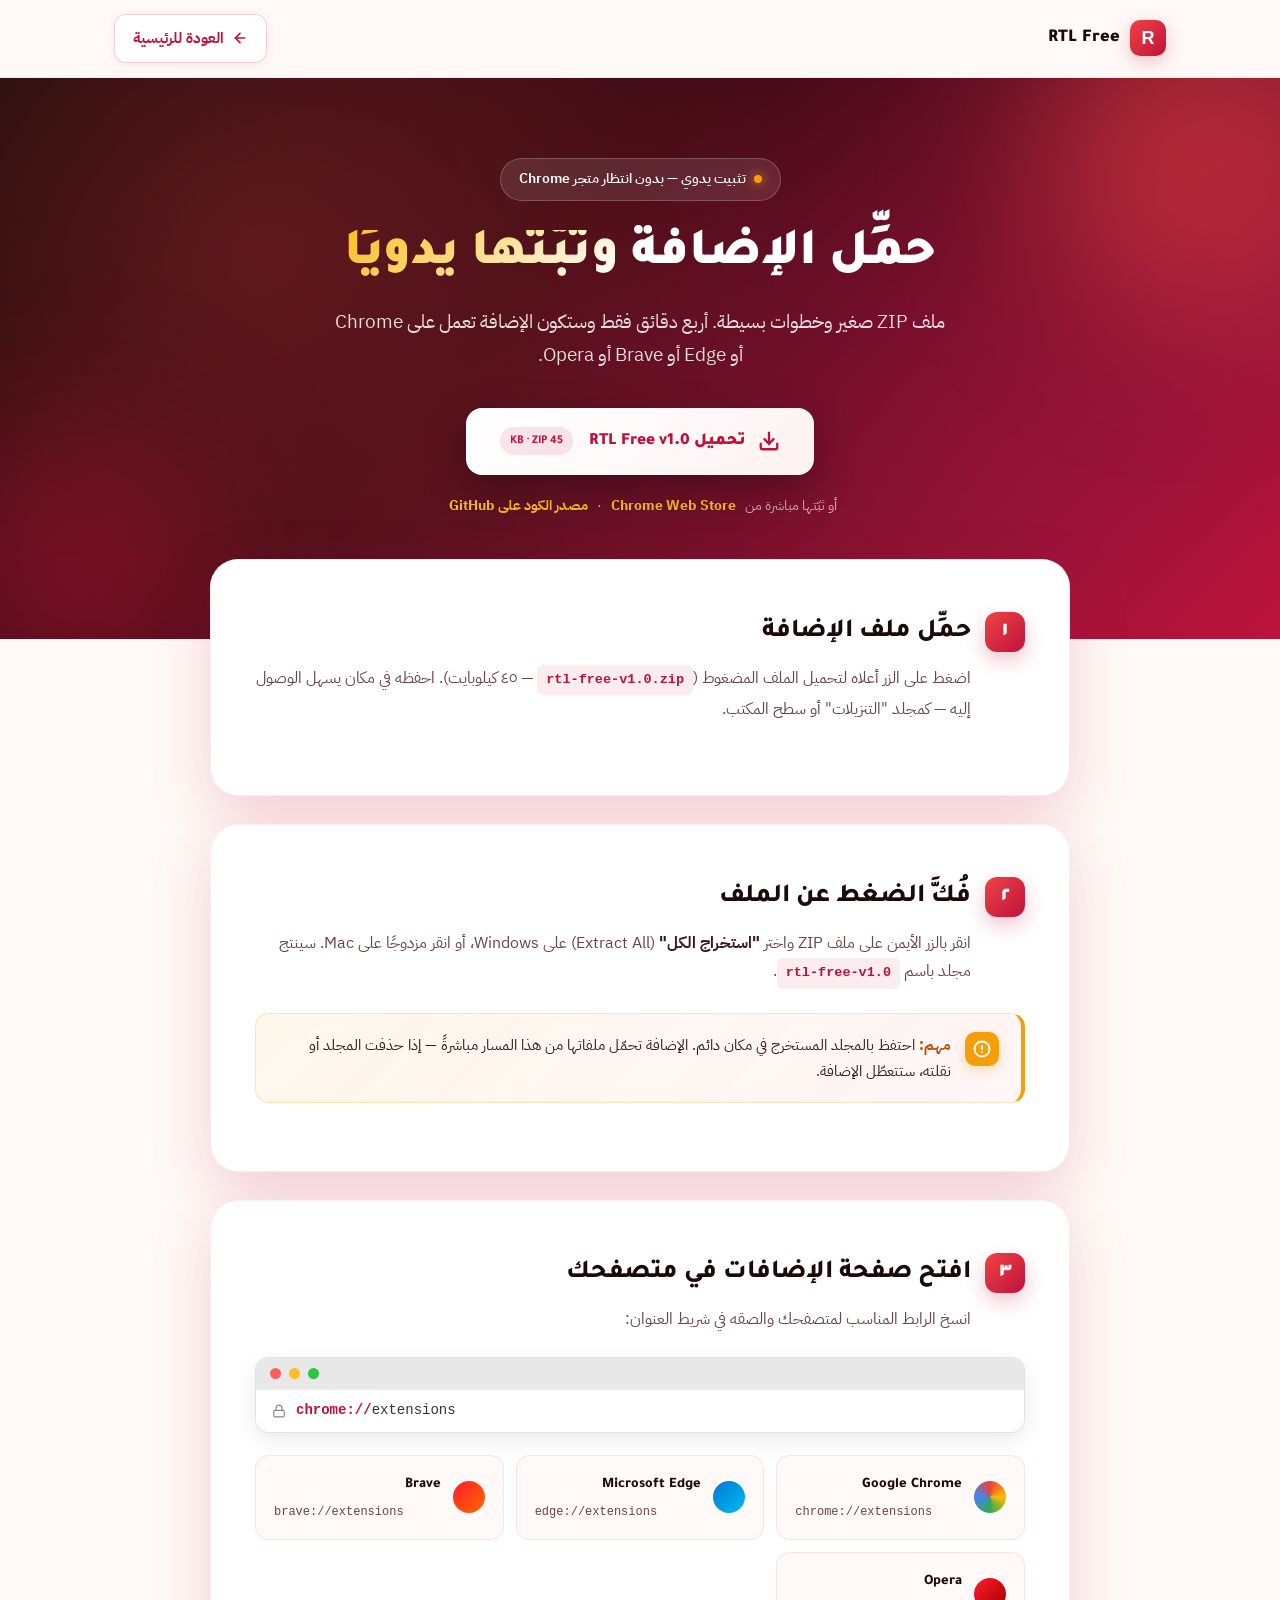
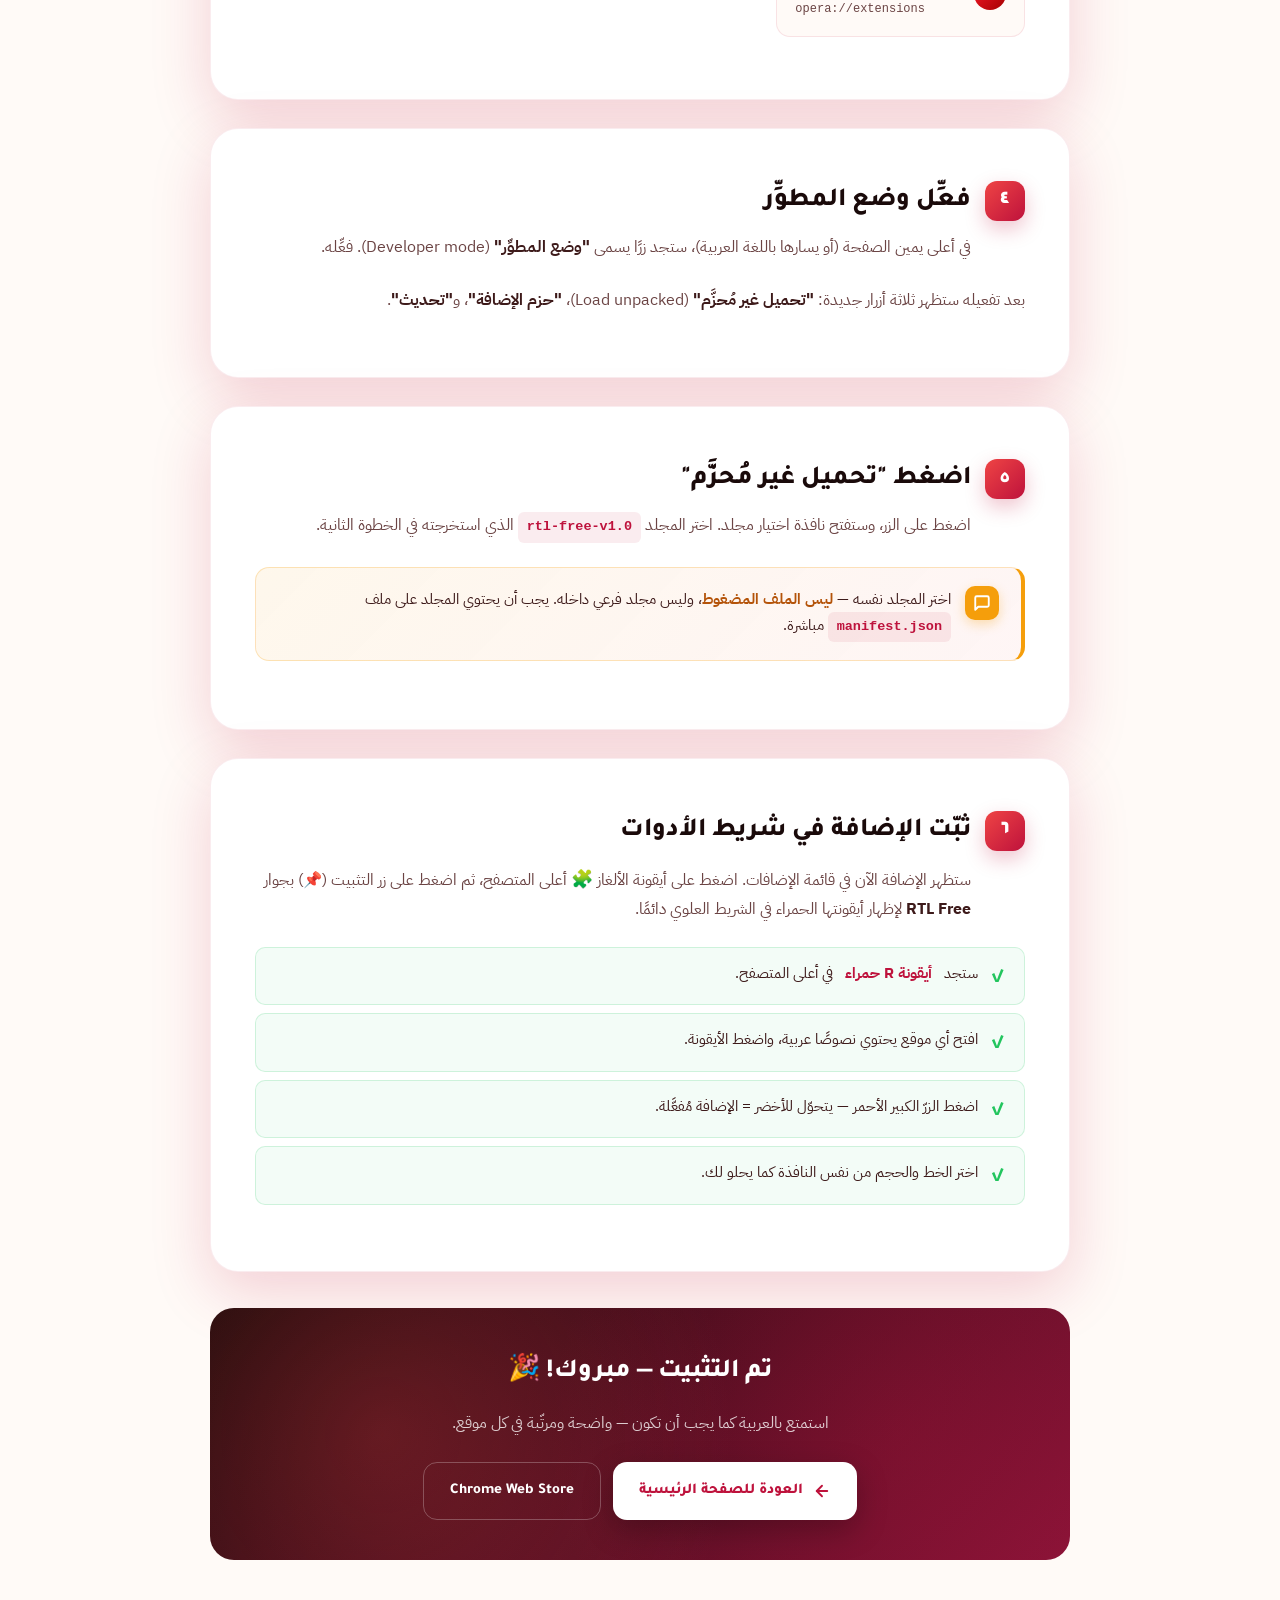
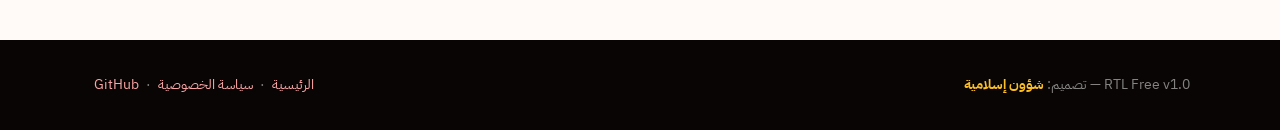
==== install.html @ f75e5889 "Add install page, download zip, and enhance landing page - Add install.html — step-by-step manual in" ====
<!DOCTYPE html>
<html lang="ar" dir="rtl">
<head>
  <meta charset="UTF-8">
  <meta name="viewport" content="width=device-width, initial-scale=1.0">
  <title>تثبيت الإضافة يدويًا — RTL Free</title>
  <meta name="description" content="دليل تثبيت إضافة RTL Free يدويًا على Chrome و Edge و Brave و Opera و Firefox — خطوات مصوّرة بسيطة.">
  <meta name="theme-color" content="#be123c">
  <link rel="icon" type="image/png" href="website/icon.png">
  <link rel="preconnect" href="https://fonts.googleapis.com">
  <link rel="preconnect" href="https://fonts.gstatic.com" crossorigin>
  <link href="https://fonts.googleapis.com/css2?family=IBM+Plex+Sans+Arabic:wght@300;400;500;600;700&family=Tajawal:wght@400;500;700;800;900&display=swap" rel="stylesheet">
  <style>
    *, *::before, *::after { margin: 0; padding: 0; box-sizing: border-box; }

    :root {
      --red: #ef4444;
      --red-2: #dc2626;
      --red-dark: #be123c;
      --red-deeper: #881337;
      --rose-softer: #fff1f2;
      --ink: #1a0a0a;
      --ink-soft: #3d1a1a;
      --ink-muted: #6b4444;
      --ink-dim: #94787a;
      --cream: #fffaf7;
      --cream-2: #fef2f2;
      --white: #ffffff;
      --green: #22c55e;
      --amber: #f59e0b;
      --font: 'IBM Plex Sans Arabic', 'Tajawal', 'Segoe UI', Tahoma, sans-serif;
      --font-display: 'Tajawal', 'IBM Plex Sans Arabic', sans-serif;
      --font-mono: 'Consolas', 'Monaco', 'Courier New', monospace;
      --shadow-sm: 0 2px 8px rgba(190, 18, 60, 0.08);
      --shadow: 0 8px 28px rgba(190, 18, 60, 0.12);
      --shadow-lg: 0 20px 60px rgba(190, 18, 60, 0.18);
    }

    html { scroll-behavior: smooth; }
    body {
      font-family: var(--font);
      background: var(--cream);
      color: var(--ink);
      line-height: 1.85;
      direction: rtl;
      -webkit-font-smoothing: antialiased;
      -moz-osx-font-smoothing: grayscale;
      overflow-x: hidden;
    }
    ::selection { background: var(--red); color: white; }

    /* ============ شريط تنقّل ============ */
    .navbar {
      position: sticky;
      top: 0;
      z-index: 100;
      background: rgba(255, 250, 247, 0.85);
      backdrop-filter: saturate(180%) blur(14px);
      -webkit-backdrop-filter: saturate(180%) blur(14px);
      border-bottom: 1px solid rgba(190, 18, 60, 0.08);
    }
    .navbar-inner {
      max-width: 1100px;
      margin: 0 auto;
      padding: 14px 24px;
      display: flex;
      align-items: center;
      justify-content: space-between;
      gap: 16px;
    }
    .nav-brand {
      display: flex;
      align-items: center;
      gap: 10px;
      text-decoration: none;
      color: var(--ink);
      font-family: var(--font-display);
      font-weight: 900;
      font-size: 18px;
    }
    .nav-brand-logo {
      width: 36px;
      height: 36px;
      background: linear-gradient(135deg, var(--red), var(--red-dark));
      border-radius: 10px;
      display: flex;
      align-items: center;
      justify-content: center;
      color: white;
      font-family: Arial, sans-serif;
      font-weight: 900;
      font-size: 18px;
      box-shadow: 0 6px 18px rgba(190, 18, 60, 0.25);
    }
    .btn-back {
      display: inline-flex;
      align-items: center;
      gap: 8px;
      padding: 10px 18px;
      border-radius: 12px;
      background: var(--white);
      color: var(--red-dark);
      border: 1.5px solid rgba(190, 18, 60, 0.2);
      text-decoration: none;
      font-weight: 700;
      font-size: 14.5px;
      transition: all 0.25s ease;
      box-shadow: var(--shadow-sm);
    }
    .btn-back:hover {
      background: linear-gradient(135deg, var(--red), var(--red-dark));
      color: white;
      border-color: transparent;
      transform: translateX(4px);
    }
    .btn-back svg { transition: transform 0.25s ease; }
    .btn-back:hover svg { transform: translateX(-3px); }

    /* ============ الهيرو ============ */
    .hero {
      position: relative;
      background: linear-gradient(135deg, #1a0a0a 0%, #3d0a14 40%, var(--red-deeper) 80%, var(--red-dark) 100%);
      color: var(--white);
      padding: 80px 20px 120px;
      overflow: hidden;
      text-align: center;
    }
    .hero::before {
      content: '';
      position: absolute;
      inset: 0;
      background-image:
        radial-gradient(circle at 20% 30%, rgba(239, 68, 68, 0.25) 0%, transparent 50%),
        radial-gradient(circle at 80% 70%, rgba(190, 18, 60, 0.3) 0%, transparent 50%);
      pointer-events: none;
    }
    .orb {
      position: absolute;
      border-radius: 50%;
      filter: blur(80px);
      opacity: 0.5;
      pointer-events: none;
    }
    .orb-1 {
      width: 320px;
      height: 320px;
      background: var(--red);
      top: -80px;
      right: -80px;
      animation: float 12s ease-in-out infinite;
    }
    .orb-2 {
      width: 260px;
      height: 260px;
      background: var(--red-dark);
      bottom: -60px;
      left: -60px;
      animation: float 14s ease-in-out infinite reverse;
    }
    @keyframes float {
      0%, 100% { transform: translate(0, 0) scale(1); }
      50% { transform: translate(30px, -20px) scale(1.08); }
    }

    .hero-inner {
      position: relative;
      z-index: 2;
      max-width: 820px;
      margin: 0 auto;
    }
    .hero-badge {
      display: inline-flex;
      align-items: center;
      gap: 8px;
      padding: 8px 18px;
      background: rgba(255, 255, 255, 0.1);
      border: 1px solid rgba(255, 255, 255, 0.2);
      border-radius: 999px;
      font-size: 13.5px;
      font-weight: 600;
      margin-bottom: 24px;
    }
    .hero-badge-dot {
      width: 8px;
      height: 8px;
      background: var(--amber);
      border-radius: 50%;
      box-shadow: 0 0 12px var(--amber);
      animation: pulse 2s ease-in-out infinite;
    }
    @keyframes pulse {
      0%, 100% { opacity: 1; transform: scale(1); }
      50% { opacity: 0.6; transform: scale(1.3); }
    }
    .hero h1 {
      font-family: var(--font-display);
      font-size: clamp(34px, 5vw, 52px);
      font-weight: 900;
      line-height: 1.2;
      margin-bottom: 18px;
      letter-spacing: -0.5px;
    }
    .hero h1 span {
      background: linear-gradient(135deg, #fbbf24, #fff);
      -webkit-background-clip: text;
      -webkit-text-fill-color: transparent;
      background-clip: text;
    }
    .hero-sub {
      font-size: clamp(16px, 1.9vw, 19px);
      color: rgba(255, 255, 255, 0.85);
      max-width: 620px;
      margin: 0 auto 36px;
      line-height: 1.75;
    }

    /* زر التحميل الرئيسي */
    .hero-download {
      display: inline-flex;
      align-items: center;
      gap: 12px;
      padding: 18px 34px;
      background: linear-gradient(135deg, #fff, #fef2f2);
      color: var(--red-dark);
      border-radius: 16px;
      text-decoration: none;
      font-family: var(--font-display);
      font-weight: 900;
      font-size: 17px;
      box-shadow: 0 15px 40px rgba(0, 0, 0, 0.3);
      transition: all 0.3s cubic-bezier(.2,.8,.2,1);
      position: relative;
      overflow: hidden;
    }
    .hero-download::before {
      content: '';
      position: absolute;
      inset: 0;
      background: linear-gradient(120deg, transparent 30%, rgba(255, 255, 255, 0.8), transparent 70%);
      transform: translateX(100%);
      transition: transform 0.6s;
    }
    .hero-download:hover {
      transform: translateY(-3px);
      box-shadow: 0 20px 50px rgba(0, 0, 0, 0.4);
    }
    .hero-download:hover::before { transform: translateX(-100%); }
    .hero-download svg { width: 22px; height: 22px; }
    .hero-download .size {
      display: inline-block;
      padding: 3px 10px;
      background: rgba(190, 18, 60, 0.1);
      border-radius: 999px;
      font-size: 12px;
      font-weight: 700;
      color: var(--red-dark);
      margin-right: 4px;
    }

    .hero-alt {
      margin-top: 18px;
      font-size: 14px;
      color: rgba(255, 255, 255, 0.65);
    }
    .hero-alt a {
      color: #fbbf24;
      text-decoration: none;
      font-weight: 700;
      margin: 0 6px;
    }
    .hero-alt a:hover { text-decoration: underline; }

    /* ============ المحتوى ============ */
    .main {
      max-width: 900px;
      margin: -80px auto 0;
      padding: 0 20px 80px;
      position: relative;
      z-index: 3;
    }

    .card {
      background: var(--white);
      border: 1px solid rgba(190, 18, 60, 0.08);
      border-radius: 28px;
      padding: 48px 44px;
      box-shadow: var(--shadow-lg);
      margin-bottom: 28px;
    }

    .card-title {
      font-family: var(--font-display);
      font-size: 26px;
      font-weight: 800;
      color: var(--ink);
      margin-bottom: 8px;
      display: flex;
      align-items: center;
      gap: 14px;
    }
    .card-title-num {
      width: 40px;
      height: 40px;
      background: linear-gradient(135deg, var(--red), var(--red-dark));
      color: white;
      border-radius: 12px;
      display: flex;
      align-items: center;
      justify-content: center;
      font-family: var(--font-display);
      font-weight: 900;
      font-size: 20px;
      box-shadow: 0 8px 20px rgba(190, 18, 60, 0.25);
      flex-shrink: 0;
    }
    .card-subtitle {
      color: var(--ink-muted);
      font-size: 15.5px;
      margin-right: 54px;
      margin-bottom: 24px;
      line-height: 1.8;
    }

    p {
      font-size: 16px;
      color: var(--ink-muted);
      margin-bottom: 14px;
      line-height: 1.9;
    }
    p strong { color: var(--ink-soft); font-weight: 700; }

    code, kbd {
      background: rgba(190, 18, 60, 0.08);
      color: var(--red-dark);
      padding: 3px 9px;
      border-radius: 6px;
      font-size: 13.5px;
      font-family: var(--font-mono);
      direction: ltr;
      display: inline-block;
      font-weight: 700;
    }
    kbd {
      border: 1px solid rgba(190, 18, 60, 0.2);
      box-shadow: 0 2px 0 rgba(190, 18, 60, 0.15);
    }

    /* نافذة مُحاكاة (address bar) */
    .mock-window {
      background: #f5f5f5;
      border-radius: 14px;
      overflow: hidden;
      border: 1px solid rgba(0, 0, 0, 0.08);
      box-shadow: 0 8px 24px rgba(0, 0, 0, 0.08);
      margin: 20px 0 8px;
      direction: ltr;
      text-align: left;
    }
    .mock-tabs {
      background: #e8e8e8;
      padding: 10px 14px;
      display: flex;
      align-items: center;
      gap: 8px;
    }
    .mock-dot {
      width: 11px;
      height: 11px;
      border-radius: 50%;
    }
    .mock-dot.r { background: #ff5f57; }
    .mock-dot.y { background: #febc2e; }
    .mock-dot.g { background: #28c840; }
    .mock-address {
      background: #fff;
      padding: 8px 16px;
      font-family: var(--font-mono);
      font-size: 14px;
      color: #333;
      display: flex;
      align-items: center;
      gap: 10px;
      border-top: 1px solid rgba(0, 0, 0, 0.06);
    }
    .mock-address svg { color: #888; flex-shrink: 0; }
    .mock-address .url { flex: 1; }
    .mock-address .url b { color: var(--red-dark); }

    /* خيارات المتصفحات */
    .browsers {
      display: grid;
      grid-template-columns: repeat(auto-fit, minmax(200px, 1fr));
      gap: 12px;
      margin: 22px 0 14px;
    }
    .browser-card {
      padding: 16px 18px;
      background: var(--cream);
      border: 1px solid rgba(190, 18, 60, 0.1);
      border-radius: 14px;
      display: flex;
      align-items: center;
      gap: 12px;
      transition: all 0.25s ease;
    }
    .browser-card:hover {
      border-color: var(--red-dark);
      background: white;
      transform: translateY(-2px);
      box-shadow: var(--shadow-sm);
    }
    .browser-card-logo {
      width: 32px;
      height: 32px;
      border-radius: 50%;
      flex-shrink: 0;
    }
    .browser-card-info {
      min-width: 0;
      flex: 1;
    }
    .browser-card-name {
      font-family: var(--font-display);
      font-weight: 800;
      font-size: 14.5px;
      color: var(--ink);
      margin-bottom: 2px;
    }
    .browser-card-url {
      font-family: var(--font-mono);
      font-size: 12px;
      color: var(--ink-muted);
      direction: ltr;
    }

    /* قائمة التحقّق */
    .checklist {
      list-style: none;
      margin: 18px 0;
    }
    .checklist li {
      padding: 12px 18px;
      background: rgba(34, 197, 94, 0.05);
      border: 1px solid rgba(34, 197, 94, 0.18);
      border-radius: 10px;
      margin-bottom: 8px;
      display: flex;
      align-items: flex-start;
      gap: 12px;
      font-size: 15px;
      color: var(--ink-soft);
    }
    .checklist li::before {
      content: '✓';
      color: var(--green);
      font-weight: 900;
      font-size: 17px;
      flex-shrink: 0;
      margin-top: 1px;
    }
    .checklist li strong { color: var(--red-dark); }

    /* صندوق تنبيه */
    .note {
      background: linear-gradient(135deg, rgba(245, 158, 11, 0.08), rgba(239, 68, 68, 0.05));
      border: 1px solid rgba(245, 158, 11, 0.25);
      border-right: 4px solid var(--amber);
      border-radius: 14px;
      padding: 18px 22px;
      margin: 20px 0;
      font-size: 15px;
      color: var(--ink-soft);
      line-height: 1.75;
      display: flex;
      gap: 14px;
      align-items: flex-start;
    }
    .note-icon {
      width: 34px;
      height: 34px;
      background: var(--amber);
      color: white;
      border-radius: 10px;
      display: flex;
      align-items: center;
      justify-content: center;
      flex-shrink: 0;
      box-shadow: 0 4px 12px rgba(245, 158, 11, 0.3);
    }
    .note strong { color: #b45309; }

    /* CTA نهائي */
    .return-cta {
      margin-top: 36px;
      padding: 40px 32px;
      background: linear-gradient(135deg, #1a0a0a 0%, var(--red-deeper) 100%);
      border-radius: 24px;
      text-align: center;
      color: white;
      position: relative;
      overflow: hidden;
    }
    .return-cta::before {
      content: '';
      position: absolute;
      inset: 0;
      background:
        radial-gradient(circle at 20% 50%, rgba(239, 68, 68, 0.25) 0%, transparent 50%),
        radial-gradient(circle at 80% 50%, rgba(190, 18, 60, 0.2) 0%, transparent 50%);
      pointer-events: none;
    }
    .return-cta-inner { position: relative; z-index: 2; }
    .return-cta h3 {
      font-family: var(--font-display);
      font-size: 26px;
      font-weight: 800;
      margin-bottom: 12px;
    }
    .return-cta p {
      color: rgba(255, 255, 255, 0.78);
      margin-bottom: 24px;
      font-size: 16px;
    }
    .return-ctas {
      display: flex;
      justify-content: center;
      gap: 12px;
      flex-wrap: wrap;
    }
    .btn-home, .btn-store {
      display: inline-flex;
      align-items: center;
      gap: 10px;
      padding: 14px 26px;
      border-radius: 14px;
      text-decoration: none;
      font-family: var(--font-display);
      font-weight: 800;
      font-size: 15px;
      transition: all 0.25s ease;
    }
    .btn-home {
      background: white;
      color: var(--red-dark);
      box-shadow: 0 10px 30px rgba(0, 0, 0, 0.25);
    }
    .btn-home:hover {
      transform: translateY(-2px);
      box-shadow: 0 14px 36px rgba(0, 0, 0, 0.35);
    }
    .btn-store {
      background: transparent;
      color: white;
      border: 1.5px solid rgba(255, 255, 255, 0.25);
    }
    .btn-store:hover {
      background: rgba(255, 255, 255, 0.1);
      border-color: rgba(255, 255, 255, 0.5);
    }
    .btn-home svg { width: 18px; height: 18px; transition: transform 0.25s ease; }
    .btn-home:hover svg { transform: translateX(-4px); }

    /* Footer */
    footer {
      background: #0a0505;
      color: rgba(255, 255, 255, 0.5);
      padding: 32px 20px;
      text-align: center;
      font-size: 14px;
    }
    .footer-inner {
      max-width: 1100px;
      margin: 0 auto;
      display: flex;
      justify-content: space-between;
      align-items: center;
      flex-wrap: wrap;
      gap: 16px;
    }
    footer a {
      color: #fca5a5;
      text-decoration: none;
      margin: 0 4px;
      transition: color 0.2s;
    }
    footer a:hover { color: var(--red); }
    footer strong { color: #fbbf24; font-weight: 700; }

    @media (max-width: 720px) {
      .card { padding: 32px 22px; border-radius: 20px; }
      .hero { padding: 56px 20px 100px; }
      .main { margin-top: -60px; padding-bottom: 50px; }
      .card-title { font-size: 22px; }
      .card-title-num { width: 34px; height: 34px; font-size: 17px; }
      .card-subtitle { margin-right: 48px; font-size: 14.5px; }
      .hero-download { font-size: 15.5px; padding: 15px 26px; }
      .footer-inner { flex-direction: column; text-align: center; }
    }

    @media (max-width: 480px) {
      .browsers { grid-template-columns: 1fr; }
      .mock-address { font-size: 12.5px; padding: 7px 12px; }
    }
  </style>
</head>
<body>

  <!-- ============ شريط التنقّل ============ -->
  <nav class="navbar">
    <div class="navbar-inner">
      <a href="index.html" class="nav-brand">
        <span class="nav-brand-logo">R</span>
        <span>RTL Free</span>
      </a>
      <a href="index.html" class="btn-back">
        <svg width="16" height="16" viewBox="0 0 24 24" fill="none" stroke="currentColor" stroke-width="2.5" stroke-linecap="round" stroke-linejoin="round">
          <line x1="19" y1="12" x2="5" y2="12"/>
          <polyline points="12 19 5 12 12 5"/>
        </svg>
        العودة للرئيسية
      </a>
    </div>
  </nav>

  <!-- ============ الهيرو ============ -->
  <header class="hero">
    <div class="orb orb-1"></div>
    <div class="orb orb-2"></div>
    <div class="hero-inner">
      <div class="hero-badge">
        <span class="hero-badge-dot"></span>
        تثبيت يدوي — بدون انتظار متجر Chrome
      </div>
      <h1>حمِّل الإضافة <span>وثبّتها يدويًا</span></h1>
      <p class="hero-sub">
        ملف ZIP صغير وخطوات بسيطة. أربع دقائق فقط وستكون الإضافة تعمل
        على Chrome أو Edge أو Brave أو Opera.
      </p>

      <a href="website/download/rtl-free-v1.0.zip" class="hero-download" download>
        <svg viewBox="0 0 24 24" fill="none" stroke="currentColor" stroke-width="2.5" stroke-linecap="round" stroke-linejoin="round">
          <path d="M21 15v4a2 2 0 0 1-2 2H5a2 2 0 0 1-2-2v-4"/>
          <polyline points="7 10 12 15 17 10"/>
          <line x1="12" y1="15" x2="12" y2="3"/>
        </svg>
        تحميل RTL Free v1.0
        <span class="size">45 KB · ZIP</span>
      </a>

      <div class="hero-alt">
        أو ثبّتها مباشرة من
        <a href="https://chromewebstore.google.com/detail/jfkjlncpkhahfdapjgfgcbkbfbcmlaam" target="_blank" rel="noopener">Chrome Web Store</a>
        ·
        <a href="https://github.com/shuounislamiya/rtl-free" target="_blank" rel="noopener">مصدر الكود على GitHub</a>
      </div>
    </div>
  </header>

  <!-- ============ المحتوى ============ -->
  <main class="main">

    <!-- الخطوة 1 -->
    <div class="card">
      <div class="card-title">
        <span class="card-title-num">١</span>
        حمِّل ملف الإضافة
      </div>
      <p class="card-subtitle">
        اضغط على الزر أعلاه لتحميل الملف المضغوط (<code>rtl-free-v1.0.zip</code> — ٤٥ كيلوبايت).
        احفظه في مكان يسهل الوصول إليه — كمجلد "التنزيلات" أو سطح المكتب.
      </p>
    </div>

    <!-- الخطوة 2 -->
    <div class="card">
      <div class="card-title">
        <span class="card-title-num">٢</span>
        فُكَّ الضغط عن الملف
      </div>
      <p class="card-subtitle">
        انقر بالزر الأيمن على ملف ZIP واختر <strong>"استخراج الكل"</strong>
        (Extract All) على Windows، أو انقر مزدوجًا على Mac.
        سينتج مجلد باسم <code>rtl-free-v1.0</code>.
      </p>
      <div class="note">
        <div class="note-icon">
          <svg width="18" height="18" viewBox="0 0 24 24" fill="none" stroke="currentColor" stroke-width="2.5" stroke-linecap="round" stroke-linejoin="round">
            <circle cx="12" cy="12" r="10"/>
            <line x1="12" y1="8" x2="12" y2="12"/>
            <line x1="12" y1="16" x2="12.01" y2="16"/>
          </svg>
        </div>
        <div>
          <strong>مهم:</strong> احتفظ بالمجلد المستخرج في مكان دائم. الإضافة تحمّل ملفاتها
          من هذا المسار مباشرةً — إذا حذفت المجلد أو نقلته، ستتعطّل الإضافة.
        </div>
      </div>
    </div>

    <!-- الخطوة 3 -->
    <div class="card">
      <div class="card-title">
        <span class="card-title-num">٣</span>
        افتح صفحة الإضافات في متصفحك
      </div>
      <p class="card-subtitle">
        انسخ الرابط المناسب لمتصفحك والصقه في شريط العنوان:
      </p>

      <div class="mock-window">
        <div class="mock-tabs">
          <span class="mock-dot r"></span>
          <span class="mock-dot y"></span>
          <span class="mock-dot g"></span>
        </div>
        <div class="mock-address">
          <svg width="14" height="14" viewBox="0 0 24 24" fill="none" stroke="currentColor" stroke-width="2"><rect x="3" y="11" width="18" height="11" rx="2"/><path d="M7 11V7a5 5 0 0 1 10 0v4"/></svg>
          <span class="url"><b>chrome://</b>extensions</span>
        </div>
      </div>

      <div class="browsers">
        <div class="browser-card">
          <div class="browser-card-logo" style="background: conic-gradient(from 0deg, #ea4335, #fbbc05, #34a853, #4285f4, #ea4335);"></div>
          <div class="browser-card-info">
            <div class="browser-card-name">Google Chrome</div>
            <div class="browser-card-url">chrome://extensions</div>
          </div>
        </div>
        <div class="browser-card">
          <div class="browser-card-logo" style="background: linear-gradient(135deg, #0078d4, #00bcf2);"></div>
          <div class="browser-card-info">
            <div class="browser-card-name">Microsoft Edge</div>
            <div class="browser-card-url">edge://extensions</div>
          </div>
        </div>
        <div class="browser-card">
          <div class="browser-card-logo" style="background: linear-gradient(135deg, #ff1b2d, #ff6a00);"></div>
          <div class="browser-card-info">
            <div class="browser-card-name">Brave</div>
            <div class="browser-card-url">brave://extensions</div>
          </div>
        </div>
        <div class="browser-card">
          <div class="browser-card-logo" style="background: linear-gradient(135deg, #ff1b2d, #a30000);"></div>
          <div class="browser-card-info">
            <div class="browser-card-name">Opera</div>
            <div class="browser-card-url">opera://extensions</div>
          </div>
        </div>
      </div>
    </div>

    <!-- الخطوة 4 -->
    <div class="card">
      <div class="card-title">
        <span class="card-title-num">٤</span>
        فعِّل وضع المطوِّر
      </div>
      <p class="card-subtitle">
        في أعلى يمين الصفحة (أو يسارها باللغة العربية)، ستجد زرًا يسمى
        <strong>"وضع المطوِّر"</strong> (Developer mode). فعِّله.
      </p>
      <p>
        بعد تفعيله ستظهر ثلاثة أزرار جديدة:
        <strong>"تحميل غير مُحزَّم"</strong> (Load unpacked)،
        <strong>"حزم الإضافة"</strong>، و<strong>"تحديث"</strong>.
      </p>
    </div>

    <!-- الخطوة 5 -->
    <div class="card">
      <div class="card-title">
        <span class="card-title-num">٥</span>
        اضغط "تحميل غير مُحزَّم"
      </div>
      <p class="card-subtitle">
        اضغط على الزر، وستفتح نافذة اختيار مجلد. اختر المجلد
        <code>rtl-free-v1.0</code> الذي استخرجته في الخطوة الثانية.
      </p>
      <div class="note">
        <div class="note-icon">
          <svg width="18" height="18" viewBox="0 0 24 24" fill="none" stroke="currentColor" stroke-width="2.5" stroke-linecap="round" stroke-linejoin="round">
            <path d="M21 15a2 2 0 0 1-2 2H7l-4 4V5a2 2 0 0 1 2-2h14a2 2 0 0 1 2 2z"/>
          </svg>
        </div>
        <div>
          اختر المجلد نفسه — <strong>ليس الملف المضغوط</strong>، وليس مجلد فرعي داخله.
          يجب أن يحتوي المجلد على ملف <code>manifest.json</code> مباشرة.
        </div>
      </div>
    </div>

    <!-- الخطوة 6 -->
    <div class="card">
      <div class="card-title">
        <span class="card-title-num">٦</span>
        ثبّت الإضافة في شريط الأدوات
      </div>
      <p class="card-subtitle">
        ستظهر الإضافة الآن في قائمة الإضافات. اضغط على أيقونة الألغاز
        <span style="font-size: 18px;">🧩</span> أعلى المتصفح، ثم اضغط على زر
        التثبيت (📌) بجوار <strong>RTL Free</strong> لإظهار أيقونتها الحمراء
        في الشريط العلوي دائمًا.
      </p>

      <ul class="checklist">
        <li>ستجد <strong>أيقونة R حمراء</strong> في أعلى المتصفح.</li>
        <li>افتح أي موقع يحتوي نصوصًا عربية، واضغط الأيقونة.</li>
        <li>اضغط الزرّ الكبير الأحمر — يتحوّل للأخضر = الإضافة مُفعَّلة.</li>
        <li>اختر الخط والحجم من نفس النافذة كما يحلو لك.</li>
      </ul>
    </div>

    <!-- CTA نهائي -->
    <div class="return-cta">
      <div class="return-cta-inner">
        <h3>تم التثبيت — مبروك! 🎉</h3>
        <p>استمتع بالعربية كما يجب أن تكون — واضحة ومرتّبة في كل موقع.</p>
        <div class="return-ctas">
          <a href="index.html" class="btn-home">
            <svg viewBox="0 0 24 24" fill="none" stroke="currentColor" stroke-width="2.5" stroke-linecap="round" stroke-linejoin="round">
              <line x1="19" y1="12" x2="5" y2="12"/>
              <polyline points="12 19 5 12 12 5"/>
            </svg>
            العودة للصفحة الرئيسية
          </a>
          <a href="https://chromewebstore.google.com/detail/jfkjlncpkhahfdapjgfgcbkbfbcmlaam" class="btn-store" target="_blank" rel="noopener">
            Chrome Web Store
          </a>
        </div>
      </div>
    </div>

  </main>

  <!-- Footer -->
  <footer>
    <div class="footer-inner">
      <div>
        RTL Free v1.0 — تصميم: <strong>شؤون إسلامية</strong>
      </div>
      <div>
        <a href="index.html">الرئيسية</a>
        ·
        <a href="privacy.html">سياسة الخصوصية</a>
        ·
        <a href="https://github.com/shuounislamiya/rtl-free" target="_blank" rel="noopener">GitHub</a>
      </div>
    </div>
  </footer>

</body>
</html>
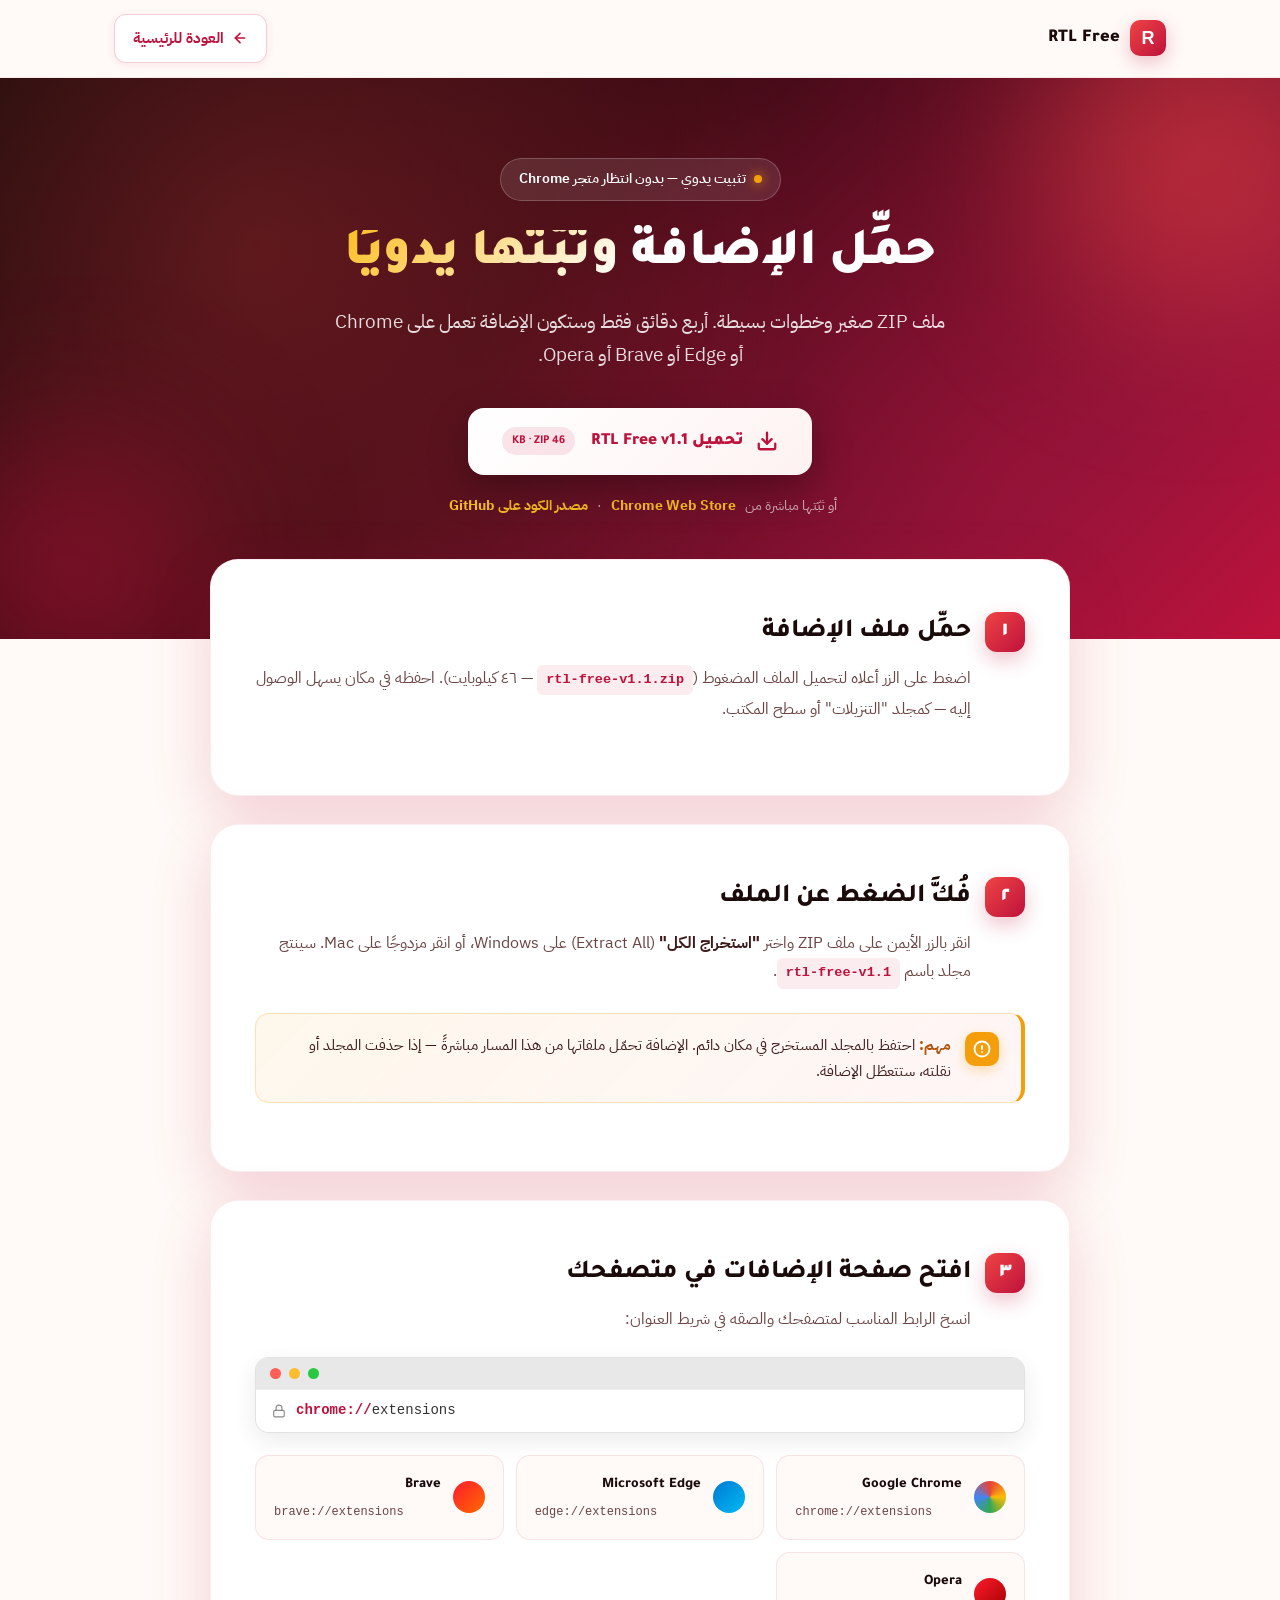
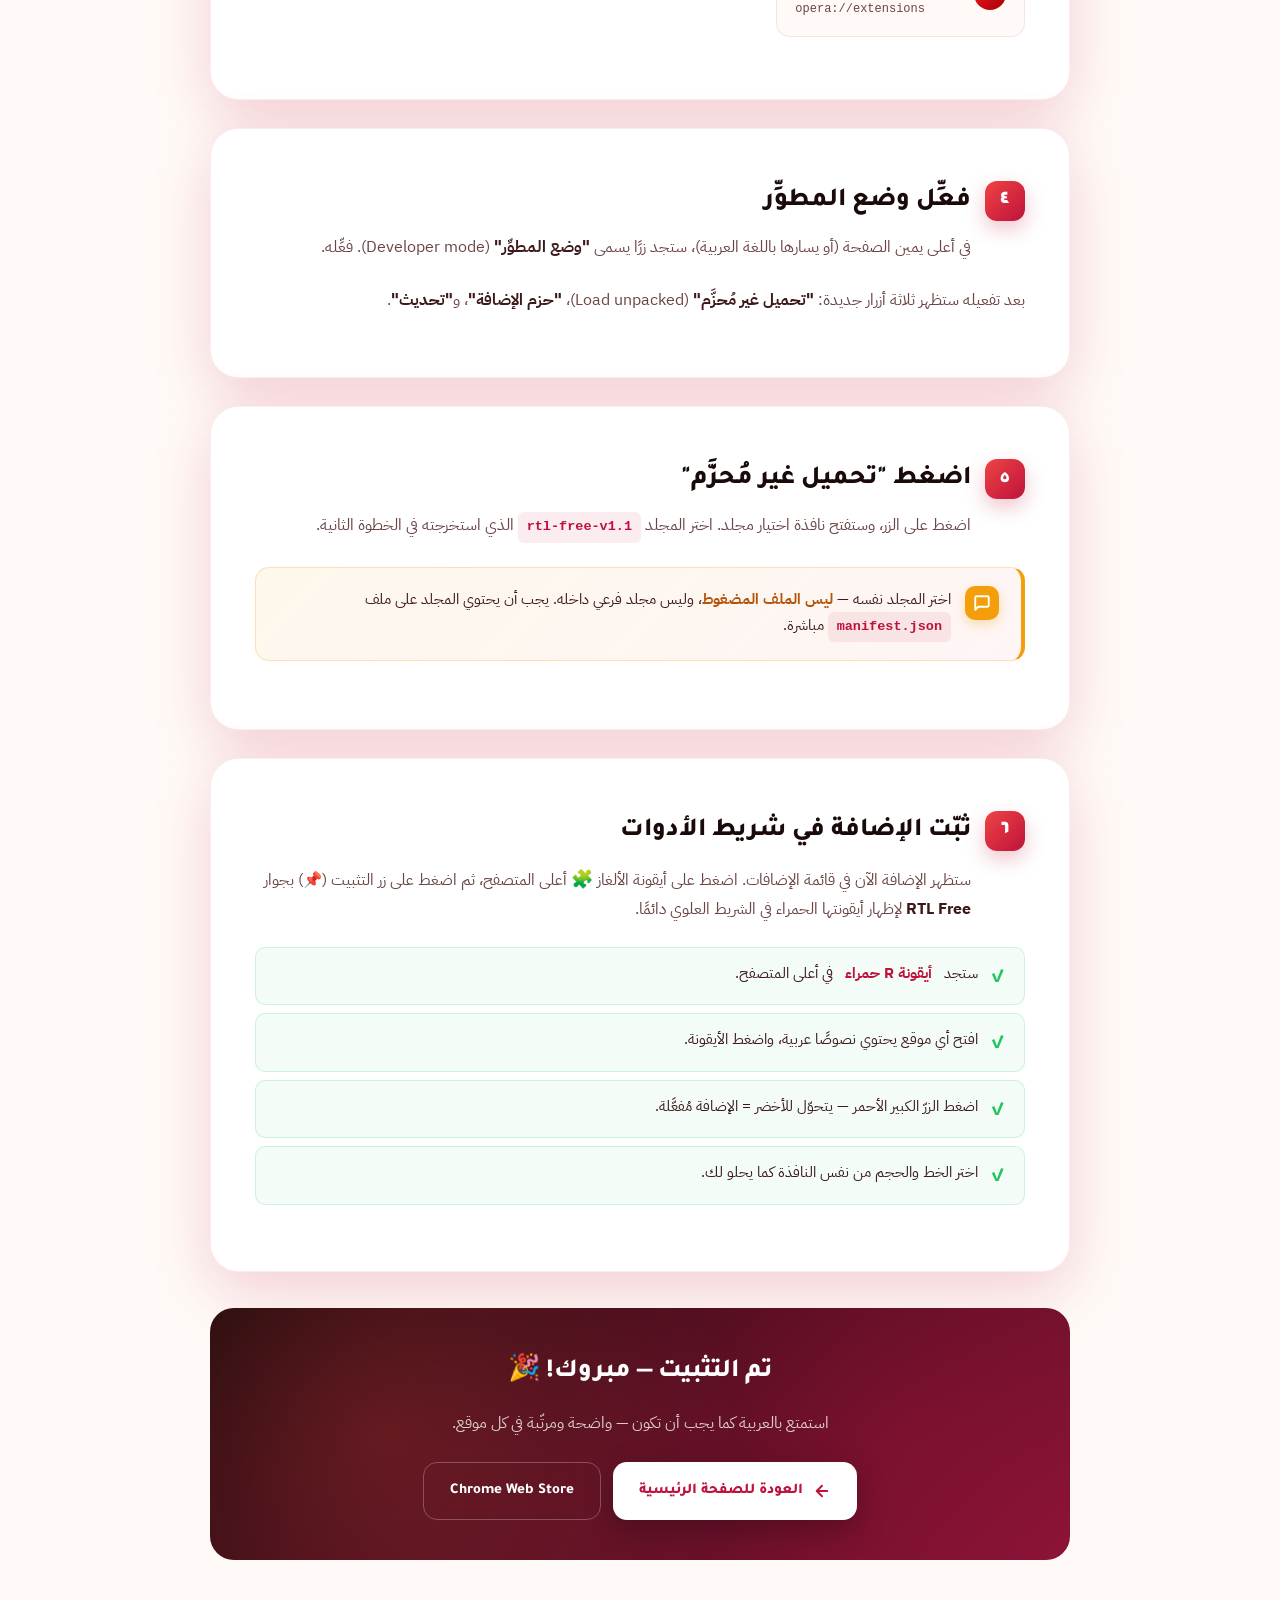
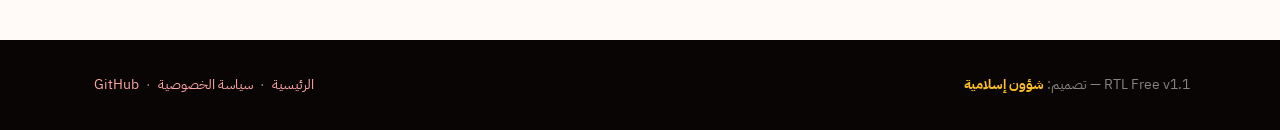
==== commit 153b09cf: "v1.1.0 — Bug fixes + keyboard shortcuts Fixes: - popup.js: null-safe event listeners (settings butto" ====
--- a/install.html
+++ b/install.html
@@ -637,14 +637,14 @@
         على Chrome أو Edge أو Brave أو Opera.
       </p>
 
-      <a href="website/download/rtl-free-v1.0.zip" class="hero-download" download>
+      <a href="https://github.com/shuounislamiya/rtl-free/raw/main/website/download/rtl-free-v1.1.zip" class="hero-download" download>
         <svg viewBox="0 0 24 24" fill="none" stroke="currentColor" stroke-width="2.5" stroke-linecap="round" stroke-linejoin="round">
           <path d="M21 15v4a2 2 0 0 1-2 2H5a2 2 0 0 1-2-2v-4"/>
           <polyline points="7 10 12 15 17 10"/>
           <line x1="12" y1="15" x2="12" y2="3"/>
         </svg>
-        تحميل RTL Free v1.0
-        <span class="size">45 KB · ZIP</span>
+        تحميل RTL Free v1.1
+        <span class="size">46 KB · ZIP</span>
       </a>
 
       <div class="hero-alt">
@@ -666,7 +666,7 @@
         حمِّل ملف الإضافة
       </div>
       <p class="card-subtitle">
-        اضغط على الزر أعلاه لتحميل الملف المضغوط (<code>rtl-free-v1.0.zip</code> — ٤٥ كيلوبايت).
+        اضغط على الزر أعلاه لتحميل الملف المضغوط (<code>rtl-free-v1.1.zip</code> — ٤٦ كيلوبايت).
         احفظه في مكان يسهل الوصول إليه — كمجلد "التنزيلات" أو سطح المكتب.
       </p>
     </div>
@@ -680,7 +680,7 @@
       <p class="card-subtitle">
         انقر بالزر الأيمن على ملف ZIP واختر <strong>"استخراج الكل"</strong>
         (Extract All) على Windows، أو انقر مزدوجًا على Mac.
-        سينتج مجلد باسم <code>rtl-free-v1.0</code>.
+        سينتج مجلد باسم <code>rtl-free-v1.1</code>.
       </p>
       <div class="note">
         <div class="note-icon">
@@ -776,7 +776,7 @@
       </div>
       <p class="card-subtitle">
         اضغط على الزر، وستفتح نافذة اختيار مجلد. اختر المجلد
-        <code>rtl-free-v1.0</code> الذي استخرجته في الخطوة الثانية.
+        <code>rtl-free-v1.1</code> الذي استخرجته في الخطوة الثانية.
       </p>
       <div class="note">
         <div class="note-icon">
@@ -838,7 +838,7 @@
   <footer>
     <div class="footer-inner">
       <div>
-        RTL Free v1.0 — تصميم: <strong>شؤون إسلامية</strong>
+        RTL Free v1.1 — تصميم: <strong>شؤون إسلامية</strong>
       </div>
       <div>
         <a href="index.html">الرئيسية</a>
